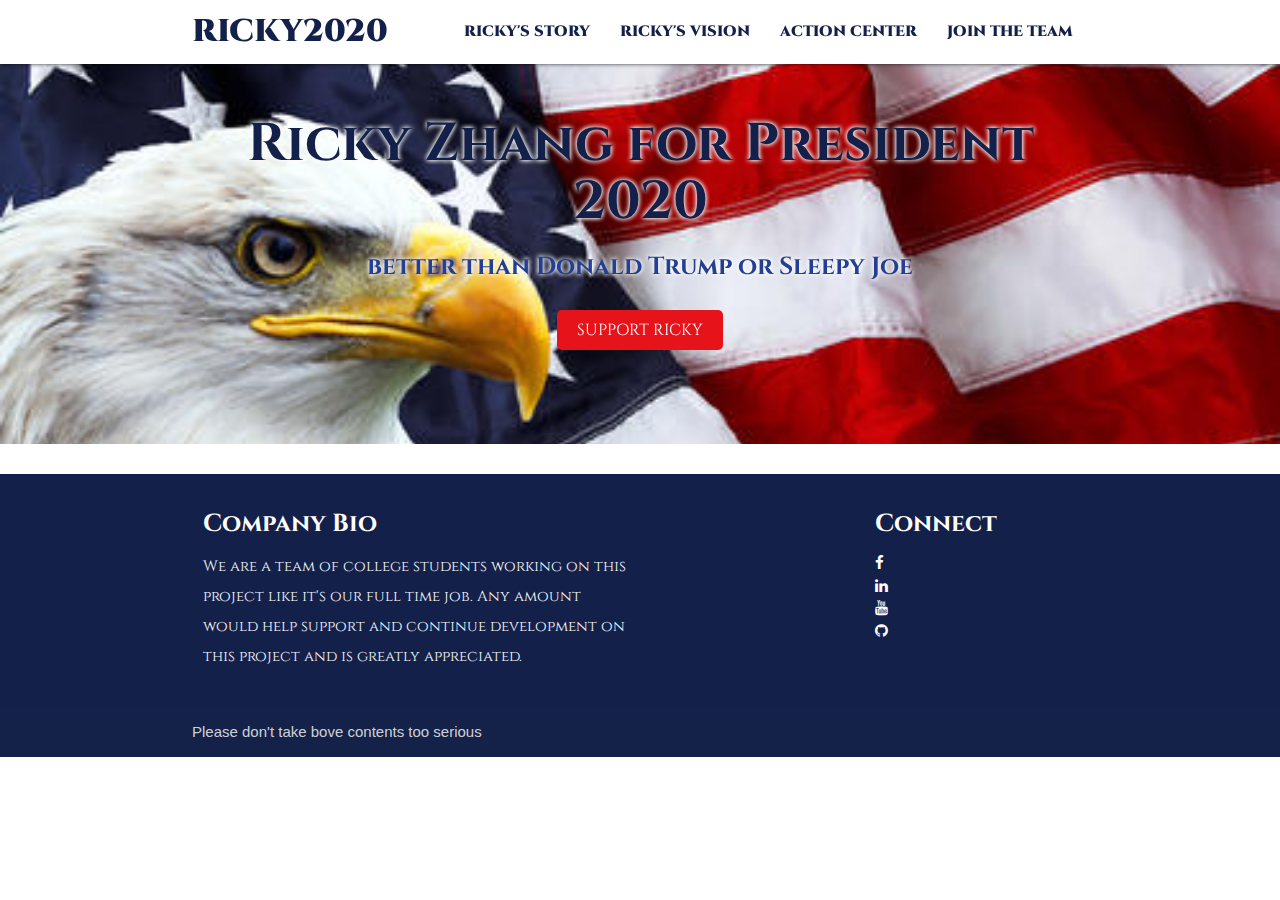
==== jointheteam.html @ e818d566 "add ricky story" ====
<!DOCTYPE html>
<html lang="en">
  <head>
    <meta http-equiv="Content-Type" content="text/html; charset=UTF-8" />
    <meta name="viewport" content="width=device-width, initial-scale=1" />
    <title>Home | Ricky Zhang for President</title>

    <!-- CSS  -->
    <link rel="stylesheet" href="https://cdnjs.cloudflare.com/ajax/libs/font-awesome/4.7.0/css/font-awesome.min.css">

    <link
      href="https://fonts.googleapis.com/icon?family=Material+Icons"
      rel="stylesheet"
    />

    <link
      href="css/materialize.css"
      type="text/css"
      rel="stylesheet"
      media="screen,projection"
    />
    <link
      href="css/style.css"
      type="text/css"
      rel="stylesheet"
      media="screen,projection"
    />

    <link
      href="css/textStyle.css"
      type="text/css"
      rel="stylesheet"
      media="screen,projection"
    />
  </head>
  <body>
    <div class="navbar-fixed">
      <nav class="white" role="navigation">
        <div class="nav-wrapper container">
          <a id="logo-container" href="index.html" class="brand-logo">RICKY2020</a>
          <ul class="right hide-on-med-and-down">
            <li ><a class="button-a" href="rickystory.html">RICKY'S STORY</a></li>
            <li><a class="button-a" href="rickyvision.html">RICKY'S VISION</a></li>
            <li><a class="button-a" href="actioncenter.html">ACTION CENTER</a></li>
            <li><a class="button-a" href="jointheteam.html">JOIN THE TEAM</a></li>
          </ul>
  
          <ul id="nav-mobile" class="sidenav">
            <li><a href="rickystory.html">RICKY'S STORY</a></li>
            <li><a href="rickyvision.html">RICKY'S VISION</a></li>
            <li><a href="actioncenter.html">ACTION CENTER</a></li>
            <li><a href="jointheteam.html">JOIN THE TEAM</a></li>
          </ul>

          <a href="#" data-target="nav-mobile" class="sidenav-trigger"><i class="material-icons">menu</i></a>
        </div>
        </nav>
      </div>
      

    <div id="index-banner" class="parallax-container">
      <div class="section no-pad-bot">
        <div class="container">
          <br /><br />
          <h2 class="header center darkblue-a shadow-text">
            Ricky Zhang for President 2020
          </h2>
          <div class="row center">
            <h5 class="headers12 lightblue-a shadow-text">
              better than Donald Trump or Sleepy Joe
            </h5>
          </div>
          <div class="row center">
            <a href="https://www.linkedin.com/in/zhangricky"  target="_blank" class="mybtn-red"
              >SUPPORT RICKY</a
            >
          </div>
          <br /><br />
        </div>
      </div>
      <div class="parallax">
        <img src="resources/AmericaEgle.jpg" alt="Red White &Blue" />
      </div>
    </div>

    <div class="container">
      <div class="section">
       
      </div>
    </div>


    <footer class="page-footer">
      <div class="container">
        <div class="row">
          <div class="col l6 s12">
            <h5 class="white-text">Company Bio</h5>
            <p class="grey-text text-lighten-4">
              We are a team of college students working on this project like
              it's our full time job. Any amount would help support and continue
              development on this project and is greatly appreciated.
            </p>
          </div>
          <div class="col l3 s12">
            <h5 class="white-text"></h5>
            <ul>
            </ul>
          </div>
          <div class="col l3 s12">
            <h5 class="white-text">Connect</h5>
            <ul>
              <li><a class="fa fa-facebook" href="https://www.facebook.com/public/Hongxiao-Zhang" target="_blank"></a></li>
              <li><a class="fa fa-linkedin" href="https://www.linkedin.com/in/zhangricky"  target="_blank"></a></li>
              <li><a class="fa fa-youtube" href="https://www.youtube.com/watch?v=aLoCFK8a_Fo" target="_blank"></a></li>
              <li><a class="fa fa-github" href="https://github.com/hzhang23" target="_blank"></a></li>
              
            </ul>
          </div>
        </div>
      </div>
      <div class="footer-copyright">
        <div class="container">
          Please don't take bove contents too serious</a
          >
        </div>
      </div>
    </footer>

    <!--  Scripts-->
    <script src="https://code.jquery.com/jquery-2.1.1.min.js"></script>
    <script src="js/materialize.js"></script>
    <script src="js/init.js"></script>
    <script
      src="https://code.jquery.com/jquery-3.5.1.slim.min.js"
      integrity="sha384-DfXdz2htPH0lsSSs5nCTpuj/zy4C+OGpamoFVy38MVBnE+IbbVYUew+OrCXaRkfj"
      crossorigin="anonymous"
    ></script>
    <script
      src="https://cdn.jsdelivr.net/npm/popper.js@1.16.0/dist/umd/popper.min.js"
      integrity="sha384-Q6E9RHvbIyZFJoft+2mJbHaEWldlvI9IOYy5n3zV9zzTtmI3UksdQRVvoxMfooAo"
      crossorigin="anonymous"
    ></script>
    <script
      src="https://stackpath.bootstrapcdn.com/bootstrap/4.5.0/js/bootstrap.min.js"
      integrity="sha384-OgVRvuATP1z7JjHLkuOU7Xw704+h835Lr+6QL9UvYjZE3Ipu6Tp75j7Bh/kR0JKI"
      crossorigin="anonymous"
    ></script>
    
   
  </body>
</html>
---- css/style.css ----
@import url("https://fonts.googleapis.com/css?family=Cinzel");

.fa-facebook {
  color: white;
}

.fa-linkedin {
  color: white;
}

.fa-youtube {
  color: white;
}

.fa-github {
  color: white;
}

nav ul a,
nav .brand-logo {
  color: #12204a;
  font-family: Cinzel;
  font-weight: 900;
}

h2 {
  font-family: cinzel;
  font-weight: 700;
}

h5 {
  font-family: cinzel;
  font-weight: 700;
}

a {
  font-family: cinzel;
}

p {
  line-height: 2rem;
  font-family: Cinzel;
}

.button-a {
  transition-duration: 0.4s;
}

.button-a:hover {
  background-color: white;
  background-color: #e7131a;
}

.imgsize {
  height: 500px;
  width: 500px;
}

.sidenav-trigger {
  color: #233f94;
}

.parallax-container {
  min-height: 380px;
  line-height: 0;
  height: auto;
  color: rgba(255, 255, 255, 0.9);
}
.parallax-container .section {
  width: 100%;
}

@media only screen and (max-width: 992px) {
  .parallax-container .section {
    position: absolute;
    top: 40%;
  }
  #index-banner .section {
    top: 10%;
  }
}

@media only screen and (max-width: 600px) {
  #index-banner .section {
    top: 0;
  }
}

.icon-block {
  padding: 0 15px;
}
.icon-block .material-icons {
  font-size: inherit;
}

footer.page-footer {
  margin: 0;
  background-color: #12204a;
}
---- css/textStyle.css ----
.darkblue-a {
  color: #12204a !important;
}
.lightblue-a {
  color: #233f94 !important;
}
.red-a {
  color: #e7131a !important;
}

.shadow-text {
  text-shadow: 0 0 5px white, 0 0 5px whitesmoke;
}

.shadow-text-red {
  text-shadow: 0 0 5px #e7131a, 0 0 5px #e7131a;
}

.mybtn-red {
  background-color: #e7131a; /* red */
  border: none;
  border-radius: 5px;
  color: white;
  padding: 20px 20px;
  text-align: center;
  text-decoration: none;
  display: inline-block;
  font-size: 16px;
}
.mybtn-red:hover {
  background-color: #e7131a;
  color: #233f94;
}
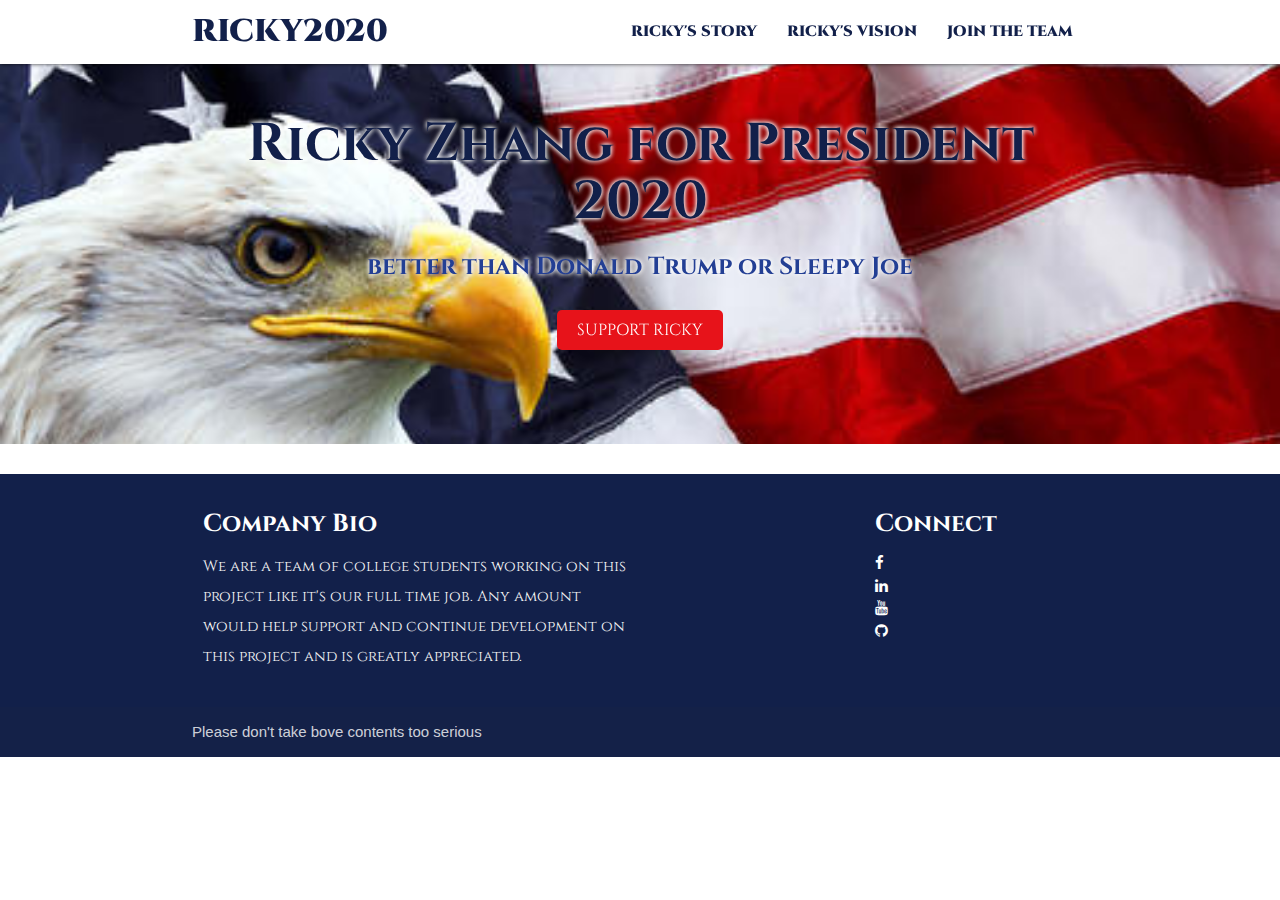
==== commit 0d502354: "starting working on Sunday" ====
--- a/jointheteam.html
+++ b/jointheteam.html
@@ -41,14 +41,12 @@
           <ul class="right hide-on-med-and-down">
             <li ><a class="button-a" href="rickystory.html">RICKY'S STORY</a></li>
             <li><a class="button-a" href="rickyvision.html">RICKY'S VISION</a></li>
-            <li><a class="button-a" href="actioncenter.html">ACTION CENTER</a></li>
             <li><a class="button-a" href="jointheteam.html">JOIN THE TEAM</a></li>
           </ul>
   
           <ul id="nav-mobile" class="sidenav">
             <li><a href="rickystory.html">RICKY'S STORY</a></li>
             <li><a href="rickyvision.html">RICKY'S VISION</a></li>
-            <li><a href="actioncenter.html">ACTION CENTER</a></li>
             <li><a href="jointheteam.html">JOIN THE TEAM</a></li>
           </ul>
 
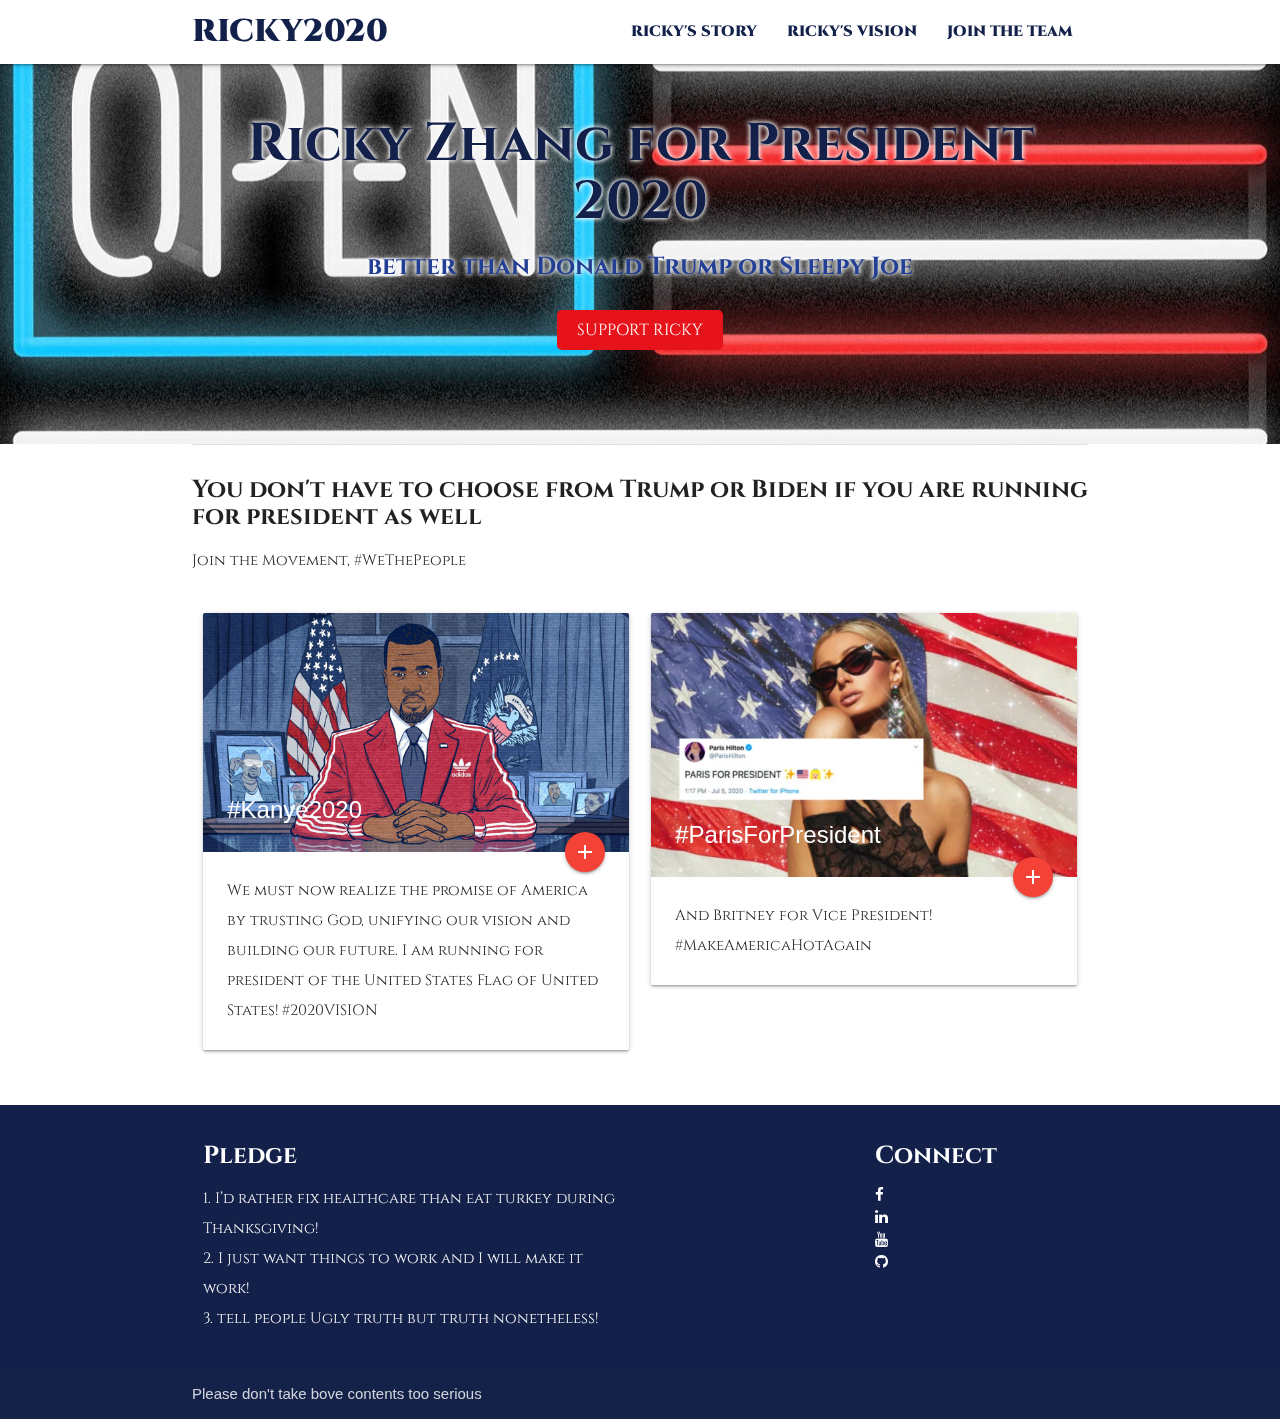
==== commit 1a8f399d: "product without animation" ====
--- a/jointheteam.html
+++ b/jointheteam.html
@@ -77,14 +77,55 @@
         </div>
       </div>
       <div class="parallax">
-        <img src="resources/AmericaEgle.jpg" alt="Red White &Blue" />
+        <img src="resources/Oen flag.jpg" alt="Red White &Blue" />
       </div>
     </div>
+    <div id="index-banner">
+      
+    </div>
 
-    <div class="container">
+    <div class="row container">
+      <div class="divider"></div>
       <div class="section">
-       
+        <h5>You don't have to choose from Trump or Biden if you are running for president as well</h5>
+        <p>Join the Movement, #WeThePeople</p>
       </div>
+
+
+      <div class="col s12 m6">
+        <div class="row">
+          <div class="col s12 m12">
+            <div class="card">
+              <div class="card-image">
+                <img src="resources/kanye-west-president-2024.jpg">
+                <span class="card-title">#Kanye2020</span>
+                <a class="btn-floating halfway-fab waves-effect waves-light red" href="https://twitter.com/kanyewest" target="_blank"><i class="material-icons">add</i></a>
+              </div>
+              <div class="card-content">
+                <p>We must now realize the promise of America by trusting God, unifying our vision and building our future. I am running for president of the United States Flag of United States! #2020VISION</p>
+              </div>
+            </div>
+          </div>
+        </div>
+      </div>
+      <div class="col s12 m6">
+        <div class="row" >
+          <div class="col s12 m12">
+            <div class="card">
+              <div class="card-image">
+                <img src="resources/Paris for President.png">
+                <span class="card-title">#ParisForPresident</span>
+                <a class="btn-floating halfway-fab waves-effect waves-light red" href="https://twitter.com/ParisHilton" target="_blank"><i class="material-icons">add</i></a>
+              </div>
+              <div class="card-content">
+                <p>And Britney for Vice President!  #MakeAmericaHotAgain</p>
+              </div>
+            </div>
+          </div>
+        </div>
+      </div>
+  
+      
     </div>
 
 
@@ -92,11 +133,11 @@
       <div class="container">
         <div class="row">
           <div class="col l6 s12">
-            <h5 class="white-text">Company Bio</h5>
+            <h5 class="white-text">Pledge</h5>
             <p class="grey-text text-lighten-4">
-              We are a team of college students working on this project like
-              it's our full time job. Any amount would help support and continue
-              development on this project and is greatly appreciated.
+              1. I’d rather fix healthcare than eat turkey during Thanksgiving!<br/>
+              2. I just want things to work and I will make it work!<br/>
+              3. tell people Ugly truth but truth nonetheless!
             </p>
           </div>
           <div class="col l3 s12">
